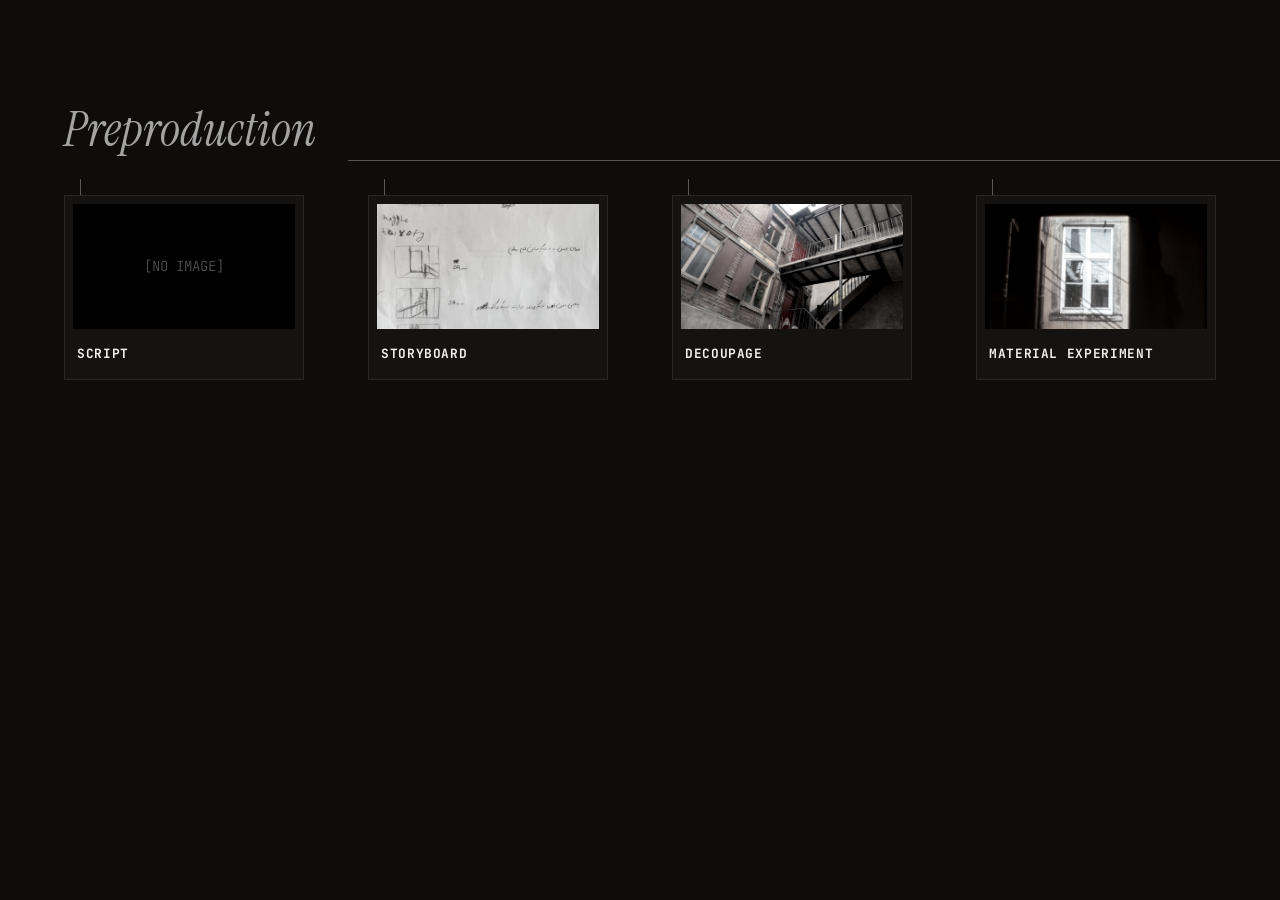
==== index.html @ e25c0775 "Initial commit - Stains of Fear documentation website" ====
<!DOCTYPE html>
<html lang="en">
<head>
    <meta charset="UTF-8">
    <meta name="viewport" content="width=device-width, initial-scale=1.0">
    <title>Stains of Fear — Process Documentation</title>
    <link rel="preconnect" href="https://fonts.googleapis.com">
    <link rel="preconnect" href="https://fonts.gstatic.com" crossorigin>
    <link href="https://fonts.googleapis.com/css2?family=Instrument+Serif:ital@0;1&family=JetBrains+Mono:wght@400;500&display=swap" rel="stylesheet">
    <link rel="stylesheet" href="style.css">
</head>
<body>
    <div id="board-container">
        <div id="timeline-axis"></div>
        <main id="board"></main>
    </div>



    <script src="manifest.js"></script>
    <script src="main.js"></script>
</body>
</html>
---- style.css ----
:root {
    --bg-color: #0e0d0b;
    --surface-color: #141311;
    --text-color: #f4f0ec;
    --text-muted: #8b8884;
    --accent-color: #4C7359;
    --accent-silver: #a3a3a3;
    --border-color: #2a2825;
    
    --font-mono: 'JetBrains Mono', monospace;
    --font-serif: 'Instrument Serif', serif;
}

* {
    box-sizing: border-box;
}

body {
    background-color: var(--bg-color);
    color: var(--text-color);
    font-family: var(--font-mono);
    margin: 0;
    padding: 0;
    overflow-x: auto;
    overflow-y: auto;
    font-size: 14px;
    line-height: 1.4;
    -webkit-font-smoothing: antialiased;
}

/* Timeline Layout */
#board-container {
    padding: 6rem 4rem;
    min-height: 100vh;
    display: inline-flex;
    position: relative;
    align-items: flex-start;
}

#timeline-axis {
    position: absolute;
    top: 10rem;
    left: 4rem;
    min-width: calc(100% - 8rem);
    height: 1px;
    background-color: var(--accent-silver);
    opacity: 0.5;
    z-index: 0;
}

#board {
    display: flex;
    gap: 12rem; /* increased gap for a more stretched timeline */
    z-index: 1;
}

/* Stages */
.stage {
    display: flex;
    flex-direction: column;
    position: relative;
}

.stage-title {
    font-family: var(--font-serif);
    font-size: 3rem;
    font-weight: normal;
    font-style: italic;
    color: var(--accent-silver);
    margin: 0 0 1rem 0;
    background: var(--bg-color);
    padding-right: 2rem;
    position: relative;
    z-index: 2;
    align-self: flex-start;
}

.experiments {
    display: flex;
    gap: 4rem; /* more spacing between experiments */
    padding-top: 1rem;
}

/* Nodes / Experiments */
.experiment-node {
    position: relative;
    width: 240px; /* default compact width */
    cursor: pointer;
    transition: width 0.5s cubic-bezier(0.2, 0.8, 0.2, 1), transform 0.2s ease;
    display: flex;
    flex-direction: column;
}

.experiment-node:hover:not(.expanded) {
    transform: translateY(-2px);
}

.experiment-node:hover .node-frame {
    border-color: var(--accent-silver);
}

/* Branching vertical drop */
.experiment-node::before {
    content: '';
    position: absolute;
    top: -1rem;
    left: 1rem;
    width: 1px;
    height: 1rem;
    background-color: var(--accent-silver);
    opacity: 0.5;
}

.node-frame {
    background: var(--surface-color);
    border: 1px solid var(--border-color);
    padding: 0.5rem;
    display: flex;
    flex-direction: column;
    gap: 0.5rem;
    transition: border-color 0.3s ease;
}

.node-thumbnail {
    width: 100%;
    aspect-ratio: 16/9;
    background-color: var(--bg-color);
    object-fit: cover;
    display: block;
    filter: grayscale(80%) contrast(1.2);
}

.node-label {
    font-size: 0.8rem;
    text-transform: uppercase;
    letter-spacing: 0.05em;
    color: var(--text-color);
    margin: 0;
    padding: 0.5rem 0.25rem;
}

/* Inline Expanded State */
.experiment-node.expanded {
    width: calc(240px + 60vw); /* Expands horizontally */
    max-width: 1000px;
    cursor: default;
}

.node-content-wrapper {
    display: none;
    opacity: 0;
    margin-top: 1rem;
    background: var(--surface-color);
    border-left: 2px solid var(--accent-color);
    padding: 2rem 3rem;
}

.experiment-node.expanded .node-content-wrapper {
    display: block;
    animation: fadeInData 0.5s 0.2s forwards; /* waits for stretch animation slightly */
}

@keyframes fadeInData {
    to { opacity: 1; }
}

.close-panel-btn {
    background: none;
    border: 1px solid var(--border-color);
    color: var(--text-muted);
    font-family: var(--font-mono);
    font-size: 0.8rem;
    padding: 0.5rem 1rem;
    cursor: pointer;
    margin-bottom: 2rem;
    transition: all 0.2s ease;
    align-self: flex-start;
}

.close-panel-btn:hover {
    color: var(--text-color);
    border-color: var(--accent-silver);
}

.expanded-header h2 {
    font-family: var(--font-serif);
    font-size: 3.5rem;
    font-weight: normal;
    margin: 0 0 2rem 0;
    line-height: 1.1;
    color: var(--text-color);
}

.prose {
    font-size: 1rem;
    line-height: 1.6;
    color: #d1cbc3;
    max-width: 70ch;
    margin-bottom: 2rem;
}

.prose p {
    margin-bottom: 1.5rem;
}

.grid {
    display: grid;
    grid-template-columns: repeat(auto-fill, minmax(280px, 1fr));
    gap: 1.5rem;
    align-items: start;
    margin-bottom: 2rem;
}

.grid-item {
    width: 100%;
    background: var(--bg-color);
    border: 1px solid var(--border-color);
    padding: 0.25rem;
}

.grid-item img, .grid-item video {
    width: 100%;
    display: block;
    object-fit: cover;
}

.grid-item video {
    background: black;
}

.doc-item embed {
    filter: invert(0.9) hue-rotate(180deg); /* Darken pdf view if possible */
}

/* Sub-categories UI */
.subcat-tabs {
    display: flex;
    gap: 1rem;
    margin-bottom: 2rem;
    padding-bottom: 1rem;
    border-bottom: 1px solid var(--border-color);
    flex-wrap: wrap;
}

.subcat-tab {
    background: none;
    border: 1px solid var(--border-color);
    color: var(--text-muted);
    font-family: var(--font-mono);
    font-size: 0.85rem;
    padding: 0.75rem 1.5rem;
    cursor: pointer;
    text-transform: uppercase;
    letter-spacing: 0.05em;
    transition: all 0.2s ease;
}

.subcat-tab:hover {
    color: var(--text-color);
    border-color: var(--accent-silver);
}

.subcat-tab.active {
    background: var(--text-color);
    color: var(--bg-color);
    border-color: var(--text-color);
}

.subcat-content {
    display: none;
    animation: fadeInData 0.3s forwards;
}

.subcat-content.active {
    display: block;
}

/* Mobile Responsive Structure */
@media (max-width: 768px) {
    body {
        overflow-x: hidden;
        overflow-y: auto;
    }
    
    #board-container {
        display: flex;
        flex-direction: column;
        padding: 2rem;
    }
    
    #timeline-axis {
        top: 0;
        left: 2rem;
        width: 1px;
        min-width: 1px;
        height: 100%;
    }
    
    #board {
        flex-direction: column;
        gap: 4rem;
    }
    
    .experiment-node {
        width: calc(100vw - 4rem);
    }
    
    .experiment-node.expanded {
        width: calc(100vw - 4rem);
    }
    
    .node-content-wrapper {
        padding: 1.5rem;
    }
    
    .expanded-header h2 {
        font-size: 2.5rem;
    }
    
    .subcat-tabs {
        flex-direction: column;
    }
    
    .subcat-tab {
        width: 100%;
        text-align: left;
    }
}
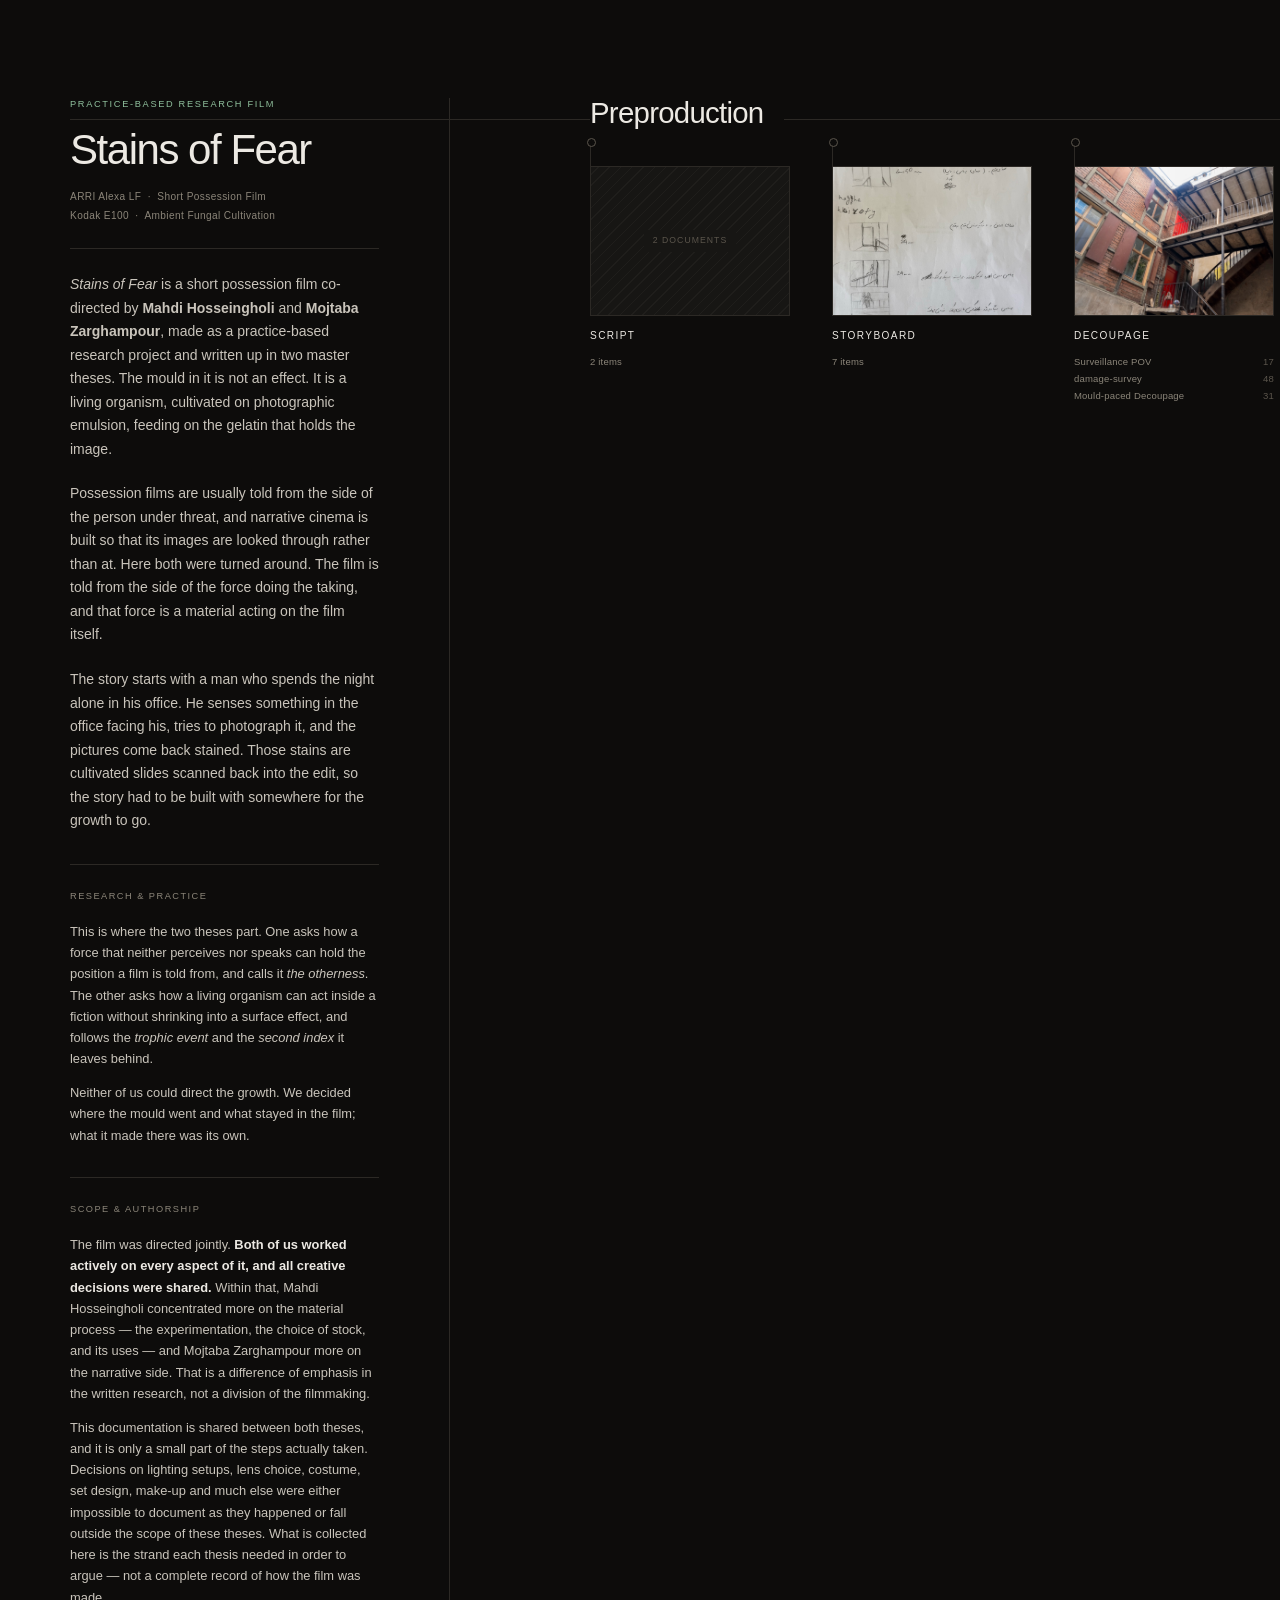
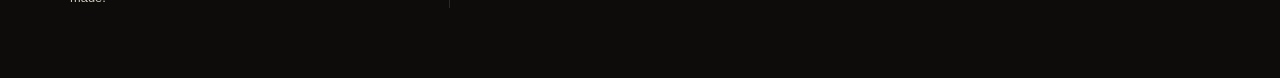
==== commit 19d0e03b: "Rebuild documentation site: new sections, dark single-typeface design, lightbox Content - Add Rehear" ====
--- a/index.html
+++ b/index.html
@@ -4,10 +4,8 @@
     <meta charset="UTF-8">
     <meta name="viewport" content="width=device-width, initial-scale=1.0">
     <title>Stains of Fear — Process Documentation</title>
-    <link rel="preconnect" href="https://fonts.googleapis.com">
-    <link rel="preconnect" href="https://fonts.gstatic.com" crossorigin>
-    <link href="https://fonts.googleapis.com/css2?family=Instrument+Serif:ital@0;1&family=JetBrains+Mono:wght@400;500&display=swap" rel="stylesheet">
-    <link rel="stylesheet" href="style.css">
+    <meta name="color-scheme" content="dark">
+    <link rel="stylesheet" href="style.css?v=16">
 </head>
 <body>
     <div id="board-container">
@@ -17,7 +15,7 @@
 
 
 
-    <script src="manifest.js"></script>
-    <script src="main.js"></script>
+    <script src="manifest.js?v=16"></script>
+    <script src="main.js?v=16"></script>
 </body>
 </html>
--- a/style.css
+++ b/style.css
@@ -1,60 +1,77 @@
 :root {
-    --bg-color: #0e0d0b;
-    --surface-color: #141311;
-    --text-color: #f4f0ec;
-    --text-muted: #8b8884;
-    --accent-color: #4C7359;
-    --accent-silver: #a3a3a3;
-    --border-color: #2a2825;
-    
-    --font-mono: 'JetBrains Mono', monospace;
-    --font-serif: 'Instrument Serif', serif;
-}
-
-* {
-    box-sizing: border-box;
-}
-
-body {
-    background-color: var(--bg-color);
-    color: var(--text-color);
-    font-family: var(--font-mono);
+    /* Warm near-black — the film's own register, and it lets the
+       magenta of the cultivated slides carry the colour. */
+    --bg: #0d0c0b;
+    --surface: #171614;
+    --ink: #ece9e3;
+    --body: #c9c4bb;
+    --muted: #8b8579;
+    --faint: #5b554c;
+    --line: #2c2925;
+    --accent: #8fbf9c;
+
+    /* One typeface throughout; hierarchy comes from size,
+       weight, tracking and colour rather than family. */
+    --font: 'Neue Haas Grotesk Display Pro', 'Neue Haas Grotesk Text Pro',
+            'Helvetica Neue', Helvetica, Arial, sans-serif;
+    --font-mono: var(--font);
+    --font-serif: var(--font);
+    --font-read: var(--font);
+
+    /* Built-in easings are too weak to read as intentional. */
+    --ease-out: cubic-bezier(0.23, 1, 0.32, 1);
+    --ease-in-out: cubic-bezier(0.77, 0, 0.175, 1);
+}
+
+* { box-sizing: border-box; }
+
+html, body {
+    background: var(--bg);
+    color: var(--ink);
+    font-family: var(--font);
     margin: 0;
     padding: 0;
+    font-size: 14px;
+    line-height: 1.5;
+    -webkit-font-smoothing: antialiased;
+    text-rendering: optimizeLegibility;
+    scrollbar-color: var(--line) transparent;
+}
+
+::selection { background: var(--accent); color: var(--bg); }
+
+body {
     overflow-x: auto;
     overflow-y: auto;
-    font-size: 14px;
-    line-height: 1.4;
-    -webkit-font-smoothing: antialiased;
-}
-
-/* Timeline Layout */
+}
+
+/* ---------- Horizontal timeline layout ---------- */
 #board-container {
-    padding: 6rem 4rem;
+    padding: 7rem 5rem 5rem;
     min-height: 100vh;
     display: inline-flex;
     position: relative;
     align-items: flex-start;
 }
 
+/* The single hairline that runs the length of the timeline */
 #timeline-axis {
     position: absolute;
-    top: 10rem;
-    left: 4rem;
-    min-width: calc(100% - 8rem);
+    top: 8.5rem;
+    left: 5rem;
+    min-width: calc(100% - 10rem);
     height: 1px;
-    background-color: var(--accent-silver);
-    opacity: 0.5;
+    background: var(--line);
     z-index: 0;
 }
 
 #board {
     display: flex;
-    gap: 12rem; /* increased gap for a more stretched timeline */
+    gap: 9rem;
     z-index: 1;
 }
 
-/* Stages */
+/* ---------- Stages ---------- */
 .stage {
     display: flex;
     flex-direction: column;
@@ -62,267 +79,640 @@
 }
 
 .stage-title {
-    font-family: var(--font-serif);
-    font-size: 3rem;
-    font-weight: normal;
-    font-style: italic;
-    color: var(--accent-silver);
-    margin: 0 0 1rem 0;
-    background: var(--bg-color);
-    padding-right: 2rem;
+    font-family: var(--font);
+    font-size: 2.1rem;
+    font-weight: 500;
+    letter-spacing: -0.025em;
+    color: var(--ink);
+    margin: 0 0 2.25rem 0;
+    padding-right: 1.5rem;
+    background: var(--bg);
     position: relative;
     z-index: 2;
     align-self: flex-start;
+    line-height: 1;
 }
 
 .experiments {
     display: flex;
-    gap: 4rem; /* more spacing between experiments */
-    padding-top: 1rem;
-}
-
-/* Nodes / Experiments */
+    gap: 3rem;
+    padding-top: 0.5rem;
+}
+
+/* ---------- Nodes ---------- */
 .experiment-node {
     position: relative;
-    width: 240px; /* default compact width */
+    width: 200px;
     cursor: pointer;
-    transition: width 0.5s cubic-bezier(0.2, 0.8, 0.2, 1), transform 0.2s ease;
     display: flex;
     flex-direction: column;
-}
-
-.experiment-node:hover:not(.expanded) {
-    transform: translateY(-2px);
-}
-
-.experiment-node:hover .node-frame {
-    border-color: var(--accent-silver);
-}
-
-/* Branching vertical drop */
+    transition: width 300ms var(--ease-out);
+}
+
+/* tick + dot connecting each node up to the axis */
 .experiment-node::before {
     content: '';
     position: absolute;
-    top: -1rem;
-    left: 1rem;
+    top: -1.75rem;
+    left: 0;
     width: 1px;
-    height: 1rem;
-    background-color: var(--accent-silver);
-    opacity: 0.5;
+    height: 1.75rem;
+    background: var(--line);
+}
+.experiment-node::after {
+    content: '';
+    position: absolute;
+    top: calc(-1.75rem - 3px);
+    left: -3px;
+    width: 7px;
+    height: 7px;
+    border-radius: 50%;
+    background: var(--bg);
+    border: 1px solid var(--faint);
+    transition: background 0.2s ease, border-color 0.2s ease;
+}
+.experiment-node:hover::after,
+.experiment-node.expanded::after {
+    background: var(--accent);
+    border-color: var(--accent);
 }
 
 .node-frame {
-    background: var(--surface-color);
-    border: 1px solid var(--border-color);
-    padding: 0.5rem;
     display: flex;
     flex-direction: column;
-    gap: 0.5rem;
-    transition: border-color 0.3s ease;
-}
+    gap: 0.85rem;
+    transition: opacity 200ms ease, transform 200ms var(--ease-out);
+}
+/* Touch devices fire :hover on tap — gate it. */
+@media (hover: hover) and (pointer: fine) {
+    .experiment-node:hover .node-frame { opacity: 0.72; }
+}
+.experiment-node:active .node-frame { transform: scale(0.985); }
+.experiment-node.expanded .node-frame { display: none; }
 
 .node-thumbnail {
     width: 100%;
-    aspect-ratio: 16/9;
-    background-color: var(--bg-color);
+    aspect-ratio: 4 / 3;
+    background: var(--surface);
     object-fit: cover;
     display: block;
-    filter: grayscale(80%) contrast(1.2);
+    border: 1px solid var(--line);
+}
+
+.node-thumbnail--empty {
+    display: flex;
+    align-items: center;
+    justify-content: center;
+    background:
+        repeating-linear-gradient(
+            -45deg,
+            transparent 0 7px,
+            rgba(139, 133, 123, 0.07) 7px 8px
+        ),
+        var(--surface);
+}
+.node-thumbnail--empty span {
+    font-family: var(--font-mono);
+    font-size: 0.62rem;
+    letter-spacing: 0.12em;
+    text-transform: uppercase;
+    color: var(--faint);
+    background: var(--surface);
+    padding: 0.35rem 0.6rem;
 }
 
 .node-label {
-    font-size: 0.8rem;
+    font-size: 0.72rem;
     text-transform: uppercase;
-    letter-spacing: 0.05em;
-    color: var(--text-color);
+    letter-spacing: 0.14em;
+    color: var(--ink);
     margin: 0;
-    padding: 0.5rem 0.25rem;
-}
-
-/* Inline Expanded State */
+    font-weight: 500;
+}
+
+/* ---------- Contents preview on the closed card ---------- */
+.node-index {
+    list-style: none;
+    margin: 0.1rem 0 0 0;
+    padding: 0;
+    display: flex;
+    flex-direction: column;
+    gap: 0.28rem;
+}
+.node-index li {
+    display: flex;
+    align-items: baseline;
+    gap: 0.5rem;
+    font-size: 0.68rem;
+    letter-spacing: 0.02em;
+    color: var(--muted);
+    line-height: 1.35;
+}
+.node-index-name {
+    flex: 1;
+    min-width: 0;
+    overflow: hidden;
+    text-overflow: ellipsis;
+    white-space: nowrap;
+}
+.node-index-count {
+    flex-shrink: 0;
+    font-variant-numeric: tabular-nums;
+    color: var(--faint);
+}
+.experiment-node.expanded .node-index { display: none; }
+
+/* ---------- Lightbox ---------- */
+body.lb-locked { overflow: hidden; }
+
+#lightbox {
+    position: fixed;
+    inset: 0;
+    z-index: 100;
+    display: flex;
+    align-items: center;
+    justify-content: center;
+    padding: 3.5rem;
+    background: rgba(8, 7, 6, 0.94);
+    opacity: 0;
+    /* pointer-events rather than visibility: a transitioned visibility can
+       leave the overlay unhittable even once it is on screen. */
+    pointer-events: none;
+    transition: opacity 200ms var(--ease-out);
+}
+#lightbox.open { opacity: 1; pointer-events: auto; }
+
+.lb-figure {
+    margin: 0;
+    max-width: 100%;
+    max-height: 100%;
+    display: flex;
+    flex-direction: column;
+    align-items: center;
+    gap: 1rem;
+    /* Nothing appears from nothing — settle the last few percent. */
+    transform: scale(0.965);
+    transition: transform 260ms var(--ease-out);
+}
+#lightbox.open .lb-figure { transform: scale(1); }
+
+.lb-image {
+    max-width: 100%;
+    max-height: calc(100vh - 9rem);
+    object-fit: contain;
+    display: block;
+    border: 1px solid var(--line);
+    background: var(--surface);
+}
+
+.lb-caption {
+    display: flex;
+    align-items: baseline;
+    gap: 1rem;
+    font-size: 0.7rem;
+    letter-spacing: 0.04em;
+    color: var(--muted);
+    text-align: center;
+    max-width: 70ch;
+}
+.lb-count { color: var(--faint); font-variant-numeric: tabular-nums; flex-shrink: 0; }
+
+.lb-close, .lb-nav {
+    position: absolute;
+    /* The figure fills the frame on small screens — controls stay above it. */
+    z-index: 2;
+    background: rgba(8, 7, 6, 0.55);
+    border: none;
+    border-radius: 999px;
+    color: var(--ink);
+    cursor: pointer;
+    font-family: var(--font);
+    -webkit-backdrop-filter: blur(6px);
+    backdrop-filter: blur(6px);
+    transition: color 160ms ease, background-color 160ms ease, transform 160ms var(--ease-out);
+}
+.lb-close {
+    top: 1.25rem; right: 1.25rem;
+    font-size: 0.95rem;
+    line-height: 1;
+    width: 2.4rem; height: 2.4rem;
+    display: flex; align-items: center; justify-content: center;
+}
+.lb-nav {
+    top: 50%;
+    transform: translateY(-50%);
+    font-size: 1.9rem;
+    line-height: 1;
+    width: 2.8rem; height: 2.8rem;
+    display: flex; align-items: center; justify-content: center;
+    padding: 0 0 0.15em 0;
+}
+.lb-prev { left: 0.75rem; }
+.lb-next { right: 0.75rem; }
+.lb-nav[hidden] { display: none; }
+
+@media (hover: hover) and (pointer: fine) {
+    .lb-close:hover, .lb-nav:hover { background: rgba(8, 7, 6, 0.85); }
+}
+.lb-close:active { transform: scale(0.92); }
+.lb-nav:active { transform: translateY(-50%) scale(0.92); }
+
+/* Anything openable should say so. */
+@media (hover: hover) and (pointer: fine) {
+    .node-expanded-content .grid-item img,
+    .node-expanded-content .series-frame img { cursor: zoom-in; transition: opacity 160ms ease; }
+    .node-expanded-content .grid-item img:hover,
+    .node-expanded-content .series-frame img:hover { opacity: 0.82; }
+}
+
+/* ---------- Inline expanded state ---------- */
 .experiment-node.expanded {
-    width: calc(240px + 60vw); /* Expands horizontally */
-    max-width: 1000px;
+    width: calc(200px + 58vw);
+    max-width: 940px;
     cursor: default;
 }
 
 .node-content-wrapper {
     display: none;
     opacity: 0;
-    margin-top: 1rem;
-    background: var(--surface-color);
-    border-left: 2px solid var(--accent-color);
-    padding: 2rem 3rem;
+    margin-top: 0;
 }
 
 .experiment-node.expanded .node-content-wrapper {
     display: block;
-    animation: fadeInData 0.5s 0.2s forwards; /* waits for stretch animation slightly */
-}
-
+    animation: fadeInData 260ms 120ms var(--ease-out) forwards;
+}
+
+/* Never from nothing — content lifts the last few pixels into place. */
 @keyframes fadeInData {
-    to { opacity: 1; }
+    from { opacity: 0; transform: translateY(6px); }
+    to   { opacity: 1; transform: translateY(0); }
 }
 
 .close-panel-btn {
     background: none;
-    border: 1px solid var(--border-color);
-    color: var(--text-muted);
-    font-family: var(--font-mono);
-    font-size: 0.8rem;
-    padding: 0.5rem 1rem;
+    border: none;
+    color: var(--muted);
+    font-family: var(--font-mono);
+    font-size: 0.7rem;
+    letter-spacing: 0.12em;
+    text-transform: uppercase;
+    padding: 0;
     cursor: pointer;
-    margin-bottom: 2rem;
-    transition: all 0.2s ease;
-    align-self: flex-start;
-}
-
-.close-panel-btn:hover {
-    color: var(--text-color);
-    border-color: var(--accent-silver);
-}
+    margin-bottom: 2.5rem;
+    transition: color 200ms ease, transform 160ms var(--ease-out);
+}
+.close-panel-btn:hover { color: var(--ink); }
+.close-panel-btn:active { transform: scale(0.97); }
 
 .expanded-header h2 {
-    font-family: var(--font-serif);
-    font-size: 3.5rem;
-    font-weight: normal;
-    margin: 0 0 2rem 0;
-    line-height: 1.1;
-    color: var(--text-color);
-}
-
+    font-family: var(--font);
+    font-size: 2.4rem;
+    font-weight: 500;
+    letter-spacing: -0.028em;
+    margin: 0 0 1.75rem 0;
+    line-height: 1.05;
+    color: var(--ink);
+}
+
+/* ---------- Prose ---------- */
 .prose {
-    font-size: 1rem;
-    line-height: 1.6;
-    color: #d1cbc3;
-    max-width: 70ch;
-    margin-bottom: 2rem;
-}
-
-.prose p {
-    margin-bottom: 1.5rem;
-}
-
+    font-family: var(--font);
+    font-size: 0.98rem;
+    line-height: 1.72;
+    letter-spacing: -0.004em;
+    color: var(--body);
+    max-width: 64ch;
+    margin-bottom: 2.5rem;
+}
+.prose p { margin: 0 0 1.4rem 0; }
+.prose p:last-child { margin-bottom: 0; }
+.prose strong { font-weight: 600; color: var(--ink); }
+
+/* ---------- Media grid ---------- */
 .grid {
     display: grid;
-    grid-template-columns: repeat(auto-fill, minmax(280px, 1fr));
-    gap: 1.5rem;
+    grid-template-columns: repeat(auto-fill, minmax(240px, 1fr));
+    gap: 1.25rem;
     align-items: start;
-    margin-bottom: 2rem;
-}
+    margin-bottom: 2.5rem;
+}
+.grid:last-child { margin-bottom: 0; }
 
 .grid-item {
     width: 100%;
-    background: var(--bg-color);
-    border: 1px solid var(--border-color);
-    padding: 0.25rem;
-}
-
+    background: var(--surface);
+    border: 1px solid var(--line);
+}
 .grid-item img, .grid-item video {
     width: 100%;
     display: block;
     object-fit: cover;
 }
-
-.grid-item video {
-    background: black;
-}
-
-.doc-item embed {
-    filter: invert(0.9) hue-rotate(180deg); /* Darken pdf view if possible */
-}
-
-/* Sub-categories UI */
+.grid-item video { background: #000; }
+
+.grid-item.doc-item { grid-column: 1 / -1; }
+.doc-item embed { display: block; background: var(--surface); }
+.doc-item a {
+    display: block;
+    font-family: var(--font-mono);
+    font-size: 0.72rem;
+    letter-spacing: 0.08em;
+    text-transform: uppercase;
+    color: var(--muted);
+    text-decoration: none;
+    padding: 0.9rem;
+    text-align: center;
+    border-top: 1px solid var(--line);
+}
+.doc-item a:hover { color: var(--ink); }
+
+/* ---------- Sub-category tabs ---------- */
 .subcat-tabs {
     display: flex;
-    gap: 1rem;
-    margin-bottom: 2rem;
-    padding-bottom: 1rem;
-    border-bottom: 1px solid var(--border-color);
+    gap: 0.5rem;
+    margin-bottom: 2.5rem;
     flex-wrap: wrap;
 }
 
 .subcat-tab {
     background: none;
-    border: 1px solid var(--border-color);
-    color: var(--text-muted);
-    font-family: var(--font-mono);
-    font-size: 0.85rem;
-    padding: 0.75rem 1.5rem;
+    border: 1px solid var(--line);
+    color: var(--muted);
+    font-family: var(--font-mono);
+    font-size: 0.72rem;
+    padding: 0.55rem 1.1rem;
     cursor: pointer;
     text-transform: uppercase;
-    letter-spacing: 0.05em;
-    transition: all 0.2s ease;
-}
-
-.subcat-tab:hover {
-    color: var(--text-color);
-    border-color: var(--accent-silver);
-}
-
+    letter-spacing: 0.1em;
+    transition: color 200ms ease, border-color 200ms ease,
+                background-color 200ms ease, transform 160ms var(--ease-out);
+}
+@media (hover: hover) and (pointer: fine) {
+    .subcat-tab:hover { color: var(--ink); border-color: var(--faint); }
+}
+.subcat-tab:active { transform: scale(0.97); }
 .subcat-tab.active {
-    background: var(--text-color);
-    color: var(--bg-color);
-    border-color: var(--text-color);
-}
-
-.subcat-content {
-    display: none;
-    animation: fadeInData 0.3s forwards;
-}
-
-.subcat-content.active {
+    background: var(--ink);
+    color: var(--bg);
+    border-color: var(--ink);
+}
+
+.subcat-content { display: none; }
+.subcat-content.active { display: block; animation: fadeInData 0.3s forwards; }
+
+/* ---------- Overview panel ---------- */
+.overview-stage {
+    min-width: 380px;
+    max-width: 420px;
+    border-right: 1px solid var(--line);
+    padding-right: 5rem;
+    margin-right: 1rem;
+}
+#film-overview { padding-top: 0; }
+
+.overview-eyebrow {
+    font-family: var(--font-mono);
+    font-size: 0.66rem;
+    text-transform: uppercase;
+    letter-spacing: 0.18em;
+    color: var(--accent);
+    margin-bottom: 1.25rem;
+}
+
+.overview-title {
+    font-family: var(--font);
+    font-size: 3rem;
+    font-weight: 500;
+    letter-spacing: -0.035em;
+    color: var(--ink);
+    margin: 0 0 1.25rem 0;
+    line-height: 1;
+}
+
+.overview-meta {
+    display: flex;
+    flex-direction: column;
+    gap: 0.3rem;
+    font-size: 0.72rem;
+    color: var(--muted);
+    letter-spacing: 0.04em;
+    margin-bottom: 1.75rem;
+    padding-bottom: 1.75rem;
+    border-bottom: 1px solid var(--line);
+}
+
+.overview-logline {
+    font-family: var(--font-read);
+    font-size: 1rem;
+    line-height: 1.68;
+    color: var(--body);
+    margin: 0 0 1.5rem 0;
+}
+
+
+
+/* ---------- Media captions ---------- */
+.media-caption {
+    font-family: var(--font-mono);
+    font-size: 0.66rem;
+    line-height: 1.45;
+    letter-spacing: 0.03em;
+    color: var(--muted);
+    padding: 0.7rem 0.8rem;
+    border-top: 1px solid var(--line);
+}
+
+/* ---------- Cultivation series ----------
+   An ordered run of frames where the sequence is the evidence:
+   one slide, read left to right across the dates it was documented. */
+.series-set {
+    display: flex;
+    flex-direction: column;
+    gap: 3rem;
+    margin-bottom: 2.5rem;
+}
+
+.series-head { max-width: 68ch; margin-bottom: 1.1rem; }
+
+.series-title {
+    font-family: var(--font-mono);
+    font-size: 0.72rem;
+    text-transform: uppercase;
+    letter-spacing: 0.14em;
+    font-weight: 500;
+    color: var(--ink);
+    margin: 0 0 0.6rem 0;
+}
+
+.series-note {
+    font-family: var(--font);
+    font-size: 0.94rem;
+    line-height: 1.68;
+    letter-spacing: -0.004em;
+    color: var(--body);
+    margin: 0 0 0.8rem 0;
+}
+.series-note:last-child { margin-bottom: 0; }
+.series-note strong { color: var(--ink); font-weight: 600; }
+.series-note em { font-style: italic; }
+
+.series-strip {
+    display: grid;
+    grid-auto-flow: column;
+    grid-auto-columns: minmax(140px, 1fr);
+    gap: 0.75rem;
+    overflow-x: auto;
+    padding-bottom: 0.4rem;
+    scrollbar-width: thin;
+}
+
+.series-frame {
+    margin: 0;
+    min-width: 0;
+    border: 1px solid var(--line);
+    background: var(--surface);
+    /* Frames arrive in sequence, mirroring how they are read. */
+    opacity: 0;
+    animation: frameIn 300ms var(--ease-out) forwards;
+}
+.series-frame:nth-child(1) { animation-delay: 0ms; }
+.series-frame:nth-child(2) { animation-delay: 45ms; }
+.series-frame:nth-child(3) { animation-delay: 90ms; }
+.series-frame:nth-child(4) { animation-delay: 135ms; }
+.series-frame:nth-child(5) { animation-delay: 180ms; }
+
+@keyframes frameIn {
+    from { opacity: 0; transform: translateY(6px); }
+    to   { opacity: 1; transform: translateY(0); }
+}
+
+.series-frame img {
+    width: 100%;
     display: block;
-}
-
-/* Mobile Responsive Structure */
+    aspect-ratio: 3 / 2;
+    object-fit: cover;
+}
+
+.series-frame figcaption {
+    font-family: var(--font-mono);
+    font-size: 0.62rem;
+    letter-spacing: 0.08em;
+    color: var(--muted);
+    padding: 0.5rem 0.55rem;
+    border-top: 1px solid var(--line);
+    text-align: center;
+}
+
+/* ---------- Overview sections ---------- */
+.overview-section {
+    margin-top: 2.25rem;
+    padding-top: 1.75rem;
+    border-top: 1px solid var(--line);
+}
+
+.overview-section-title {
+    font-family: var(--font-mono);
+    font-size: 0.66rem;
+    text-transform: uppercase;
+    letter-spacing: 0.16em;
+    font-weight: 500;
+    color: var(--muted);
+    margin: 0 0 1.25rem 0;
+}
+
+.overview-note {
+    font-family: var(--font-read);
+    font-size: 0.92rem;
+    line-height: 1.65;
+    color: var(--body);
+    margin: 0 0 0.9rem 0;
+}
+.overview-note:last-child { margin-bottom: 0; }
+.overview-note strong { color: var(--ink); font-weight: 600; }
+.overview-note em { font-style: italic; }
+
+
+/* ---------- Reduced motion ----------
+   Fewer and gentler, not zero: keep the fades that aid comprehension,
+   drop everything that moves. */
+@media (prefers-reduced-motion: reduce) {
+    .experiment-node { transition: none; }
+    .experiment-node:active .node-frame,
+    .close-panel-btn:active,
+    .subcat-tab:active { transform: none; }
+
+    .experiment-node.expanded .node-content-wrapper {
+        animation: fadeOnly 200ms ease forwards;
+    }
+    .series-frame {
+        animation: fadeOnly 200ms ease forwards;
+        animation-delay: 0ms !important;
+    }
+    @keyframes fadeOnly { from { opacity: 0; } to { opacity: 1; } }
+
+    .lb-figure, #lightbox.open .lb-figure { transform: none; transition: none; }
+    .lb-close:active { transform: none; }
+    .lb-nav:active { transform: translateY(-50%); }
+
+    html { scroll-behavior: auto; }
+}
+
+/* ---------- Mobile ---------- */
 @media (max-width: 768px) {
-    body {
-        overflow-x: hidden;
-        overflow-y: auto;
-    }
-    
+    body { overflow-x: hidden; }
+
     #board-container {
         display: flex;
         flex-direction: column;
-        padding: 2rem;
+        padding: 3rem 1.5rem;
     }
-    
+
     #timeline-axis {
         top: 0;
-        left: 2rem;
+        left: 1.5rem;
         width: 1px;
         min-width: 1px;
         height: 100%;
     }
-    
-    #board {
-        flex-direction: column;
-        gap: 4rem;
+
+    #board { flex-direction: column; gap: 4rem; }
+
+    .overview-stage {
+        min-width: 0;
+        max-width: none;
+        border-right: none;
+        border-bottom: 1px solid var(--line);
+        padding-right: 0;
+        padding-bottom: 2.5rem;
+        margin-right: 0;
     }
-    
-    .experiment-node {
-        width: calc(100vw - 4rem);
+
+    .experiments { flex-direction: column; gap: 3rem; }
+
+    .experiment-node { width: calc(100vw - 3rem); }
+    .experiment-node.expanded { width: calc(100vw - 3rem); }
+
+    .experiment-node::before,
+    .experiment-node::after { display: none; }
+
+    .overview-title { font-size: 3rem; }
+    .expanded-header h2 { font-size: 2.4rem; }
+
+    .subcat-tabs { flex-direction: column; }
+    .subcat-tab { width: 100%; text-align: left; }
+
+    /* Keep the series readable as a sequence: scroll it rather than
+       reflowing into a grid, which would destroy the left-to-right reading. */
+    .series-strip {
+        grid-auto-columns: minmax(132px, 44vw);
+        margin-right: -1.5rem;
+        padding-right: 1.5rem;
     }
-    
-    .experiment-node.expanded {
-        width: calc(100vw - 4rem);
-    }
-    
-    .node-content-wrapper {
-        padding: 1.5rem;
-    }
-    
-    .expanded-header h2 {
-        font-size: 2.5rem;
-    }
-    
-    .subcat-tabs {
-        flex-direction: column;
-    }
-    
-    .subcat-tab {
-        width: 100%;
-        text-align: left;
-    }
-}
+    .series-set { gap: 2.25rem; }
+
+    #lightbox { padding: 3rem 0.75rem 4.5rem; }
+    .lb-image { max-height: calc(100vh - 11rem); }
+    .lb-nav { font-size: 1.7rem; width: 2.5rem; height: 2.5rem; }
+    .lb-caption { flex-direction: column; gap: 0.35rem; padding: 0 0.5rem; }
+}
